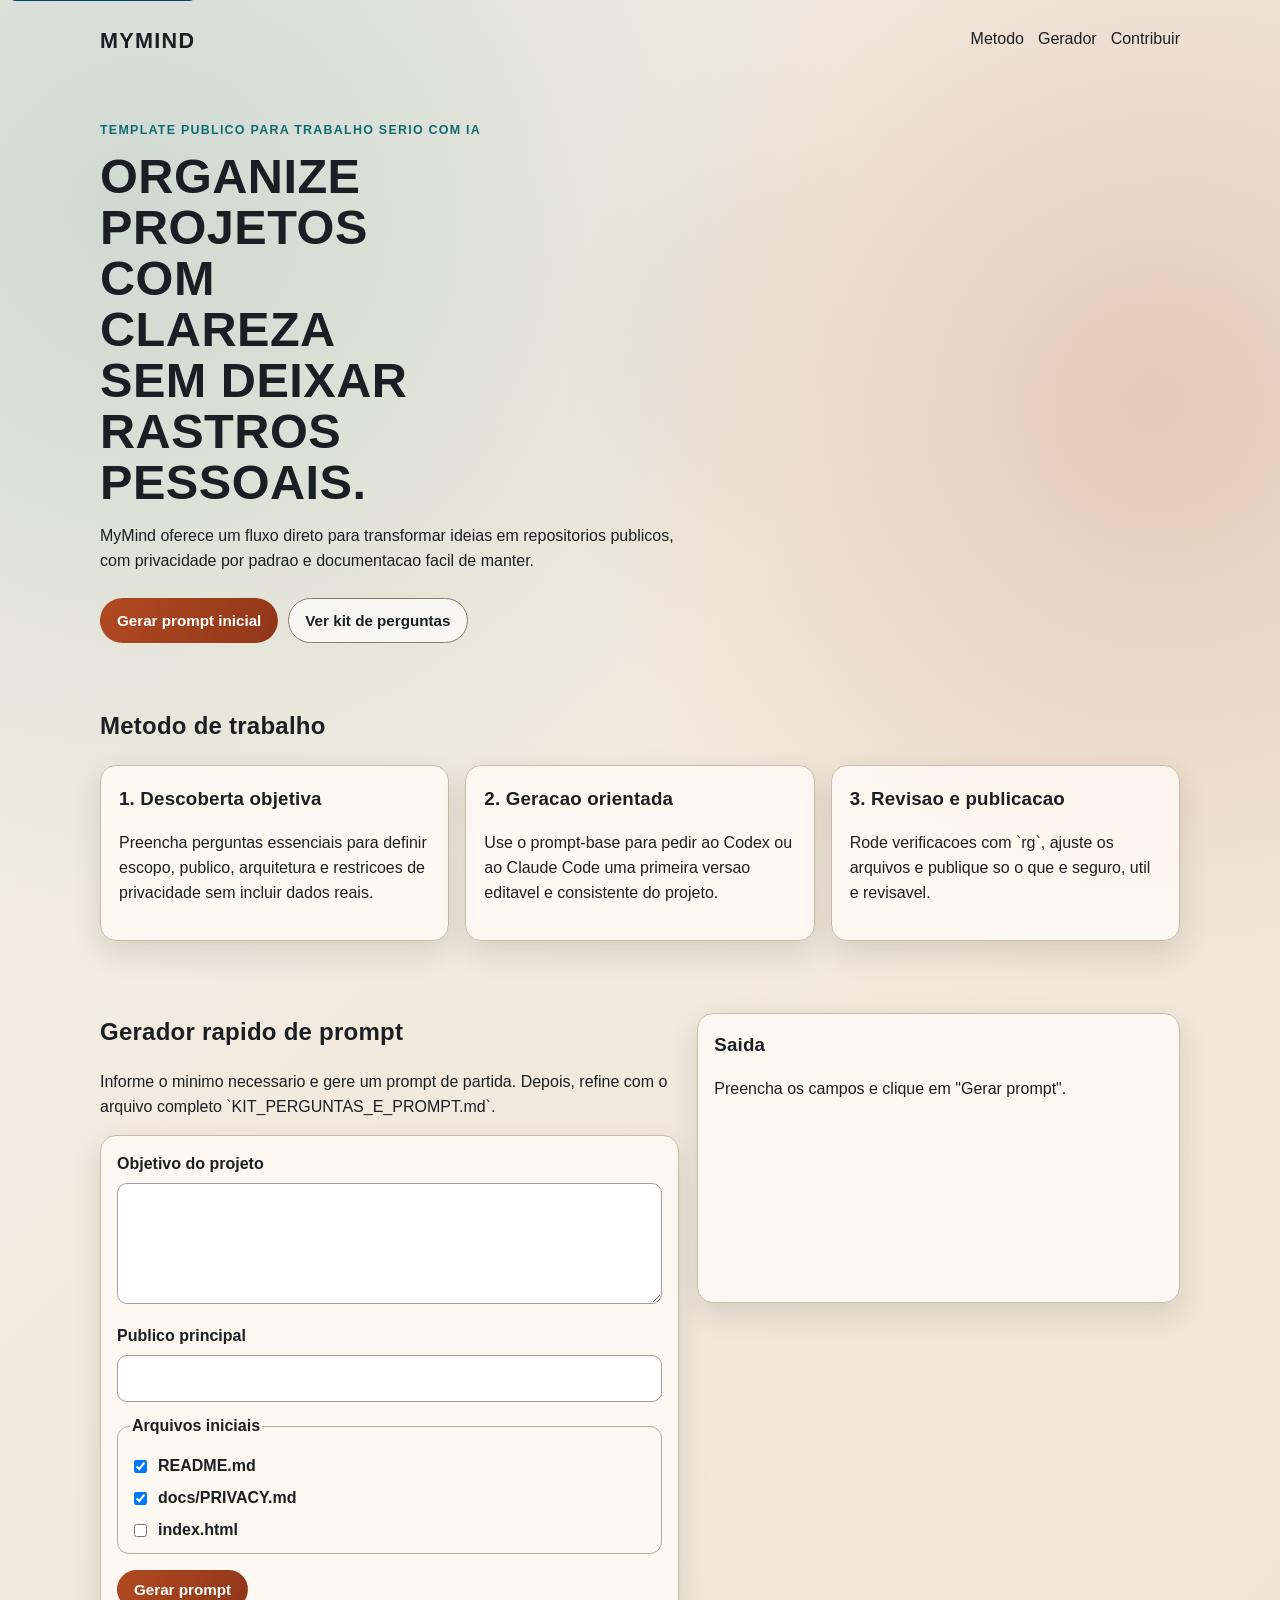
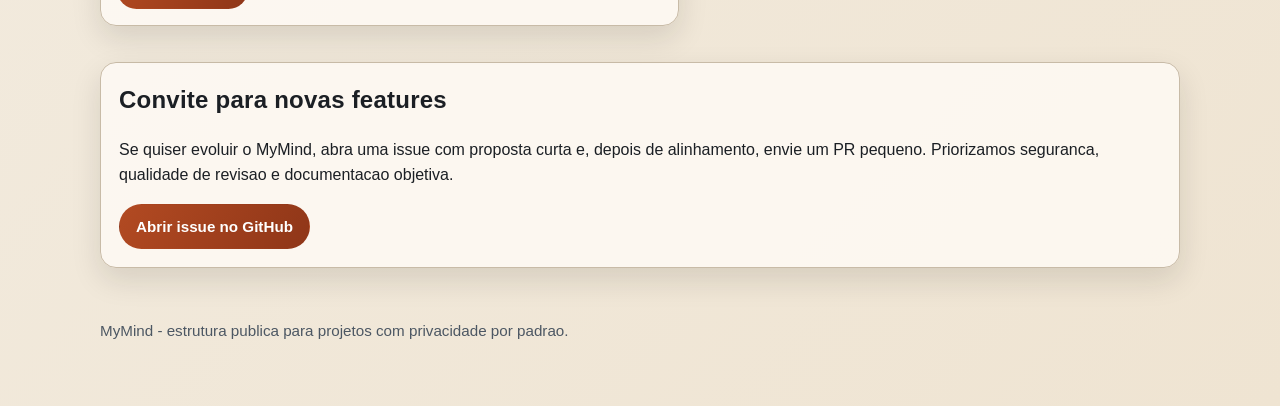
==== index.html @ 7d4aa3fa "feat: add public landing page with accessible prompt generator" ====
<!doctype html>
<html lang="pt-BR">
  <head>
    <meta charset="UTF-8" />
    <meta name="viewport" content="width=device-width, initial-scale=1.0" />
    <title>MyMind | Estruture, sanitize e publique com seguranca</title>
    <meta
      name="description"
      content="Base publica para organizar projetos com IA sem expor dados pessoais."
    />
    <link rel="stylesheet" href="assets/styles.css" />
  </head>
  <body>
    <a class="skip-link" href="#conteudo">Pular para o conteudo</a>

    <header class="site-header">
      <div class="brand">MyMind</div>
      <nav aria-label="Navegacao principal">
        <a href="#metodo">Metodo</a>
        <a href="#gerador">Gerador</a>
        <a href="#contribuir">Contribuir</a>
      </nav>
    </header>

    <main id="conteudo">
      <section class="hero">
        <p class="kicker">Template publico para trabalho serio com IA</p>
        <h1>Organize projetos com clareza sem deixar rastros pessoais.</h1>
        <p>
          MyMind oferece um fluxo direto para transformar ideias em repositorios publicos,
          com privacidade por padrao e documentacao facil de manter.
        </p>
        <div class="hero-actions">
          <a class="btn btn-primary" href="#gerador">Gerar prompt inicial</a>
          <a class="btn btn-ghost" href="KIT_PERGUNTAS_E_PROMPT.md">Ver kit de perguntas</a>
        </div>
      </section>

      <section id="metodo" class="section">
        <h2>Metodo de trabalho</h2>
        <div class="cards">
          <article class="card">
            <h3>1. Descoberta objetiva</h3>
            <p>
              Preencha perguntas essenciais para definir escopo, publico, arquitetura e
              restricoes de privacidade sem incluir dados reais.
            </p>
          </article>
          <article class="card">
            <h3>2. Geracao orientada</h3>
            <p>
              Use o prompt-base para pedir ao Codex ou ao Claude Code uma primeira versao
              editavel e consistente do projeto.
            </p>
          </article>
          <article class="card">
            <h3>3. Revisao e publicacao</h3>
            <p>
              Rode verificacoes com `rg`, ajuste os arquivos e publique so o que e seguro,
              util e revisavel.
            </p>
          </article>
        </div>
      </section>

      <section id="gerador" class="section generator">
        <div>
          <h2>Gerador rapido de prompt</h2>
          <p>
            Informe o minimo necessario e gere um prompt de partida. Depois, refine com o
            arquivo completo `KIT_PERGUNTAS_E_PROMPT.md`.
          </p>
          <form id="prompt-form" novalidate>
            <label for="objetivo">Objetivo do projeto</label>
            <textarea id="objetivo" name="objetivo" rows="4" required></textarea>

            <label for="publico">Publico principal</label>
            <input id="publico" name="publico" type="text" required />

            <fieldset>
              <legend>Arquivos iniciais</legend>
              <label class="inline-option">
                <input type="checkbox" name="arquivos" value="README.md" checked /> README.md
              </label>
              <label class="inline-option">
                <input type="checkbox" name="arquivos" value="docs/PRIVACY.md" checked />
                docs/PRIVACY.md
              </label>
              <label class="inline-option">
                <input type="checkbox" name="arquivos" value="index.html" /> index.html
              </label>
            </fieldset>

            <button type="submit" class="btn btn-primary">Gerar prompt</button>
          </form>
        </div>

        <aside class="output" aria-live="polite" aria-atomic="true">
          <h3>Saida</h3>

          <div data-state="empty" class="state is-visible">
            <p>Preencha os campos e clique em "Gerar prompt".</p>
          </div>

          <div data-state="loading" class="state">
            <div class="skeleton"></div>
            <div class="skeleton short"></div>
            <p>Montando o prompt inicial...</p>
          </div>

          <div data-state="error" class="state">
            <p class="error-text">Preencha objetivo e publico para continuar.</p>
          </div>

          <div data-state="success" class="state">
            <p>Prompt gerado. Copie e ajuste no seu copiloto.</p>
            <pre id="prompt-output"></pre>
            <button id="copy-output" class="btn btn-ghost" type="button">Copiar prompt</button>
          </div>
        </aside>
      </section>

      <section id="contribuir" class="section callout">
        <h2>Convite para novas features</h2>
        <p>
          Se quiser evoluir o MyMind, abra uma issue com proposta curta e, depois de alinhamento,
          envie um PR pequeno. Priorizamos seguranca, qualidade de revisao e documentacao objetiva.
        </p>
        <a class="btn btn-primary" href="https://github.com/henriquescastilho/mymind/issues"
          >Abrir issue no GitHub</a
        >
      </section>
    </main>

    <footer class="site-footer">
      <p>MyMind - estrutura publica para projetos com privacidade por padrao.</p>
    </footer>

    <script src="assets/app.js"></script>
  </body>
</html>
---- assets/styles.css ----
:root {
  --bg-0: #f4efe6;
  --bg-1: #efe4d2;
  --ink: #1b1f24;
  --muted: #4c5763;
  --line: #c8bba7;
  --card: rgba(255, 252, 247, 0.8);
  --accent: #b24a22;
  --accent-2: #0f6c73;
  --focus: #003d7a;
  --radius: 16px;
  --shadow: 0 12px 30px rgba(26, 23, 17, 0.12);
}

* {
  box-sizing: border-box;
}

html,
body {
  margin: 0;
  padding: 0;
}

body {
  color: var(--ink);
  font-family: "Avenir Next", "Segoe UI", "Trebuchet MS", sans-serif;
  line-height: 1.55;
  background:
    radial-gradient(circle at 10% 10%, rgba(15, 108, 115, 0.16), transparent 34%),
    radial-gradient(circle at 90% 20%, rgba(178, 74, 34, 0.2), transparent 30%),
    linear-gradient(135deg, var(--bg-0), var(--bg-1));
  min-height: 100vh;
}

.skip-link {
  position: absolute;
  left: 8px;
  top: -48px;
  padding: 10px 14px;
  background: #fff;
  color: var(--ink);
  border: 2px solid var(--focus);
  border-radius: 8px;
  z-index: 10;
}

.skip-link:focus {
  top: 8px;
}

.site-header,
main,
.site-footer {
  width: min(1080px, calc(100% - 2rem));
  margin: 0 auto;
}

.site-header {
  display: flex;
  align-items: center;
  justify-content: space-between;
  gap: 12px;
  padding: 24px 0 8px;
}

.brand {
  font-family: "Futura", "Avenir Next", sans-serif;
  font-size: 1.35rem;
  letter-spacing: 0.06em;
  text-transform: uppercase;
  font-weight: 700;
}

nav {
  display: flex;
  flex-wrap: wrap;
  gap: 14px;
}

nav a {
  color: var(--ink);
  text-decoration: none;
  padding-bottom: 2px;
  border-bottom: 1px solid transparent;
}

nav a:hover,
nav a:focus-visible {
  border-color: var(--accent);
}

.hero {
  padding: 56px 0 28px;
}

.kicker {
  margin: 0;
  text-transform: uppercase;
  letter-spacing: 0.1em;
  font-weight: 700;
  font-size: 0.78rem;
  color: var(--accent-2);
}

h1,
h2,
h3 {
  font-family: "Futura", "Avenir Next", sans-serif;
  letter-spacing: 0.01em;
  margin-top: 0;
}

h1 {
  margin: 10px 0 16px;
  max-width: 12ch;
  font-size: clamp(2rem, 3.8vw, 4rem);
  line-height: 1.05;
  text-transform: uppercase;
}

.hero p {
  max-width: 65ch;
}

.hero-actions {
  display: flex;
  flex-wrap: wrap;
  gap: 10px;
  margin-top: 24px;
}

.section {
  padding: 36px 0;
}

.cards {
  display: grid;
  grid-template-columns: repeat(3, minmax(0, 1fr));
  gap: 16px;
}

.card,
.output,
.callout,
form {
  background: var(--card);
  border: 1px solid var(--line);
  border-radius: var(--radius);
  box-shadow: var(--shadow);
}

.card {
  padding: 18px;
  animation: rise 520ms ease both;
}

.card:nth-child(2) {
  animation-delay: 120ms;
}

.card:nth-child(3) {
  animation-delay: 220ms;
}

.generator {
  display: grid;
  grid-template-columns: 1.2fr 1fr;
  gap: 18px;
  align-items: start;
}

form {
  margin-top: 14px;
  padding: 16px;
}

label,
legend {
  display: block;
  margin: 0 0 6px;
  font-weight: 600;
}

textarea,
input[type="text"] {
  width: 100%;
  margin-bottom: 12px;
  padding: 10px 11px;
  border-radius: 10px;
  border: 1px solid #9f9f9f;
  background: #fff;
  color: var(--ink);
  font: inherit;
}

fieldset {
  border: 1px solid #b9ac99;
  border-radius: 12px;
  padding: 10px 12px;
  margin: 0 0 16px;
}

.inline-option {
  display: flex;
  align-items: center;
  gap: 8px;
  margin-bottom: 7px;
}

.inline-option:last-child {
  margin-bottom: 0;
}

.btn {
  display: inline-flex;
  align-items: center;
  justify-content: center;
  border-radius: 999px;
  padding: 10px 16px;
  font-weight: 700;
  font-size: 0.95rem;
  text-decoration: none;
  border: 1px solid transparent;
  cursor: pointer;
}

.btn-primary {
  color: #fff;
  background: linear-gradient(120deg, var(--accent), #8f3618);
}

.btn-primary:hover {
  filter: brightness(1.04);
}

.btn-ghost {
  color: var(--ink);
  border-color: #8b7d6b;
  background: rgba(255, 255, 255, 0.68);
}

.output {
  padding: 16px;
  min-height: 290px;
}

.state {
  display: none;
}

.state.is-visible {
  display: block;
}

.error-text {
  color: #7f1111;
  font-weight: 700;
}

pre {
  white-space: pre-wrap;
  word-break: break-word;
  background: #1d2025;
  color: #eef4fa;
  border-radius: 12px;
  padding: 12px;
  max-height: 300px;
  overflow: auto;
}

.skeleton {
  width: 100%;
  height: 16px;
  border-radius: 999px;
  margin-bottom: 9px;
  background: linear-gradient(90deg, #e5dccc, #f6efe1, #e5dccc);
  background-size: 200% 100%;
  animation: shimmer 1.1s linear infinite;
}

.skeleton.short {
  width: 78%;
}

.callout {
  padding: 18px;
}

.site-footer {
  padding: 36px 0 48px;
  color: var(--muted);
  font-size: 0.95rem;
}

@keyframes rise {
  from {
    opacity: 0;
    transform: translateY(8px);
  }
  to {
    opacity: 1;
    transform: translateY(0);
  }
}

@keyframes shimmer {
  from {
    background-position: 0% 0%;
  }
  to {
    background-position: -200% 0%;
  }
}

@media (max-width: 920px) {
  .cards {
    grid-template-columns: 1fr;
  }

  .generator {
    grid-template-columns: 1fr;
  }

  h1 {
    max-width: 20ch;
  }
}

@media (prefers-reduced-motion: reduce) {
  *,
  *::before,
  *::after {
    animation-duration: 1ms !important;
    animation-iteration-count: 1 !important;
    transition-duration: 1ms !important;
    scroll-behavior: auto !important;
  }
}

:focus-visible {
  outline: 3px solid var(--focus);
  outline-offset: 2px;
}
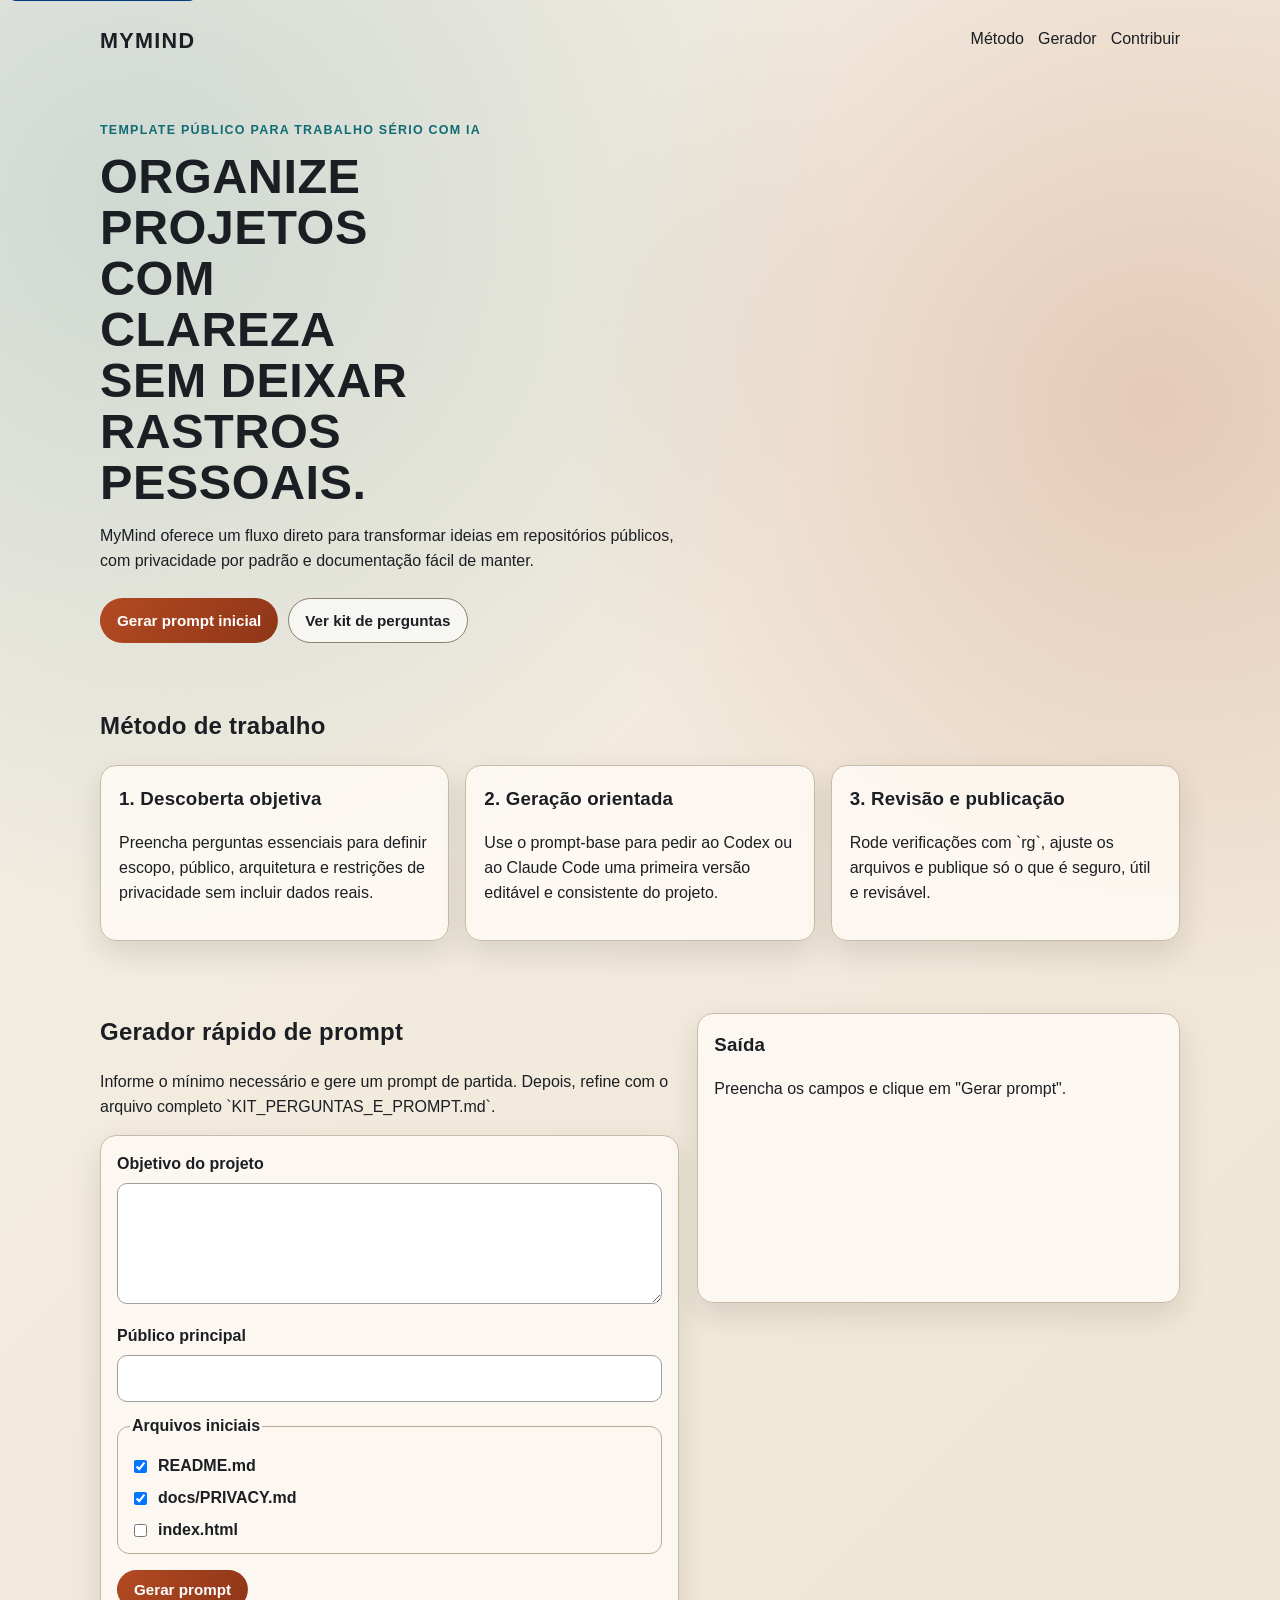
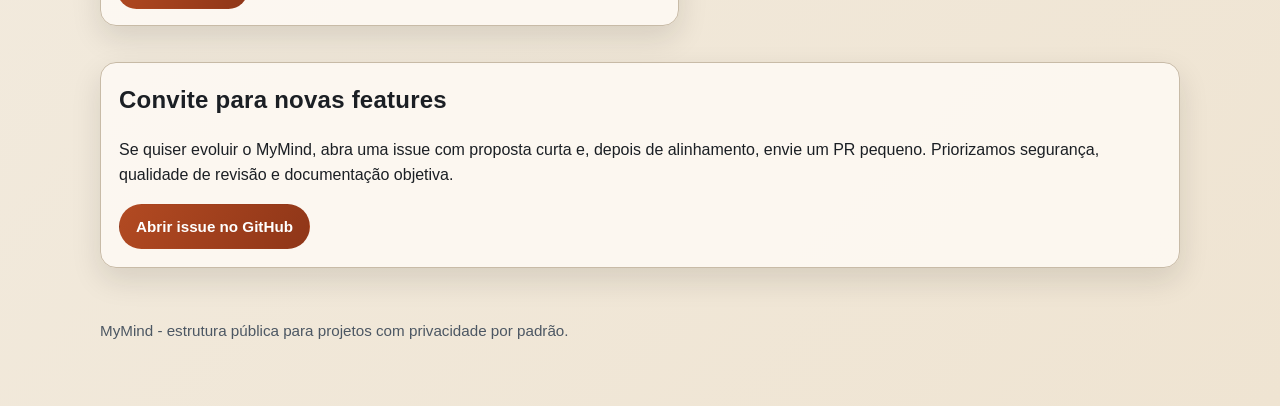
==== commit 86a0dc7d: "fix: improve portuguese accents in landing page and prompt output" ====
--- a/index.html
+++ b/index.html
@@ -3,20 +3,20 @@
   <head>
     <meta charset="UTF-8" />
     <meta name="viewport" content="width=device-width, initial-scale=1.0" />
-    <title>MyMind | Estruture, sanitize e publique com seguranca</title>
+    <title>MyMind | Estruture, sanitize e publique com segurança</title>
     <meta
       name="description"
-      content="Base publica para organizar projetos com IA sem expor dados pessoais."
+      content="Base pública para organizar projetos com IA sem expor dados pessoais."
     />
     <link rel="stylesheet" href="assets/styles.css" />
   </head>
   <body>
-    <a class="skip-link" href="#conteudo">Pular para o conteudo</a>
+    <a class="skip-link" href="#conteudo">Pular para o conteúdo</a>
 
     <header class="site-header">
       <div class="brand">MyMind</div>
-      <nav aria-label="Navegacao principal">
-        <a href="#metodo">Metodo</a>
+      <nav aria-label="Navegação principal">
+        <a href="#metodo">Método</a>
         <a href="#gerador">Gerador</a>
         <a href="#contribuir">Contribuir</a>
       </nav>
@@ -24,11 +24,11 @@
 
     <main id="conteudo">
       <section class="hero">
-        <p class="kicker">Template publico para trabalho serio com IA</p>
+        <p class="kicker">Template público para trabalho sério com IA</p>
         <h1>Organize projetos com clareza sem deixar rastros pessoais.</h1>
         <p>
-          MyMind oferece um fluxo direto para transformar ideias em repositorios publicos,
-          com privacidade por padrao e documentacao facil de manter.
+          MyMind oferece um fluxo direto para transformar ideias em repositórios públicos,
+          com privacidade por padrão e documentação fácil de manter.
         </p>
         <div class="hero-actions">
           <a class="btn btn-primary" href="#gerador">Gerar prompt inicial</a>
@@ -37,27 +37,27 @@
       </section>
 
       <section id="metodo" class="section">
-        <h2>Metodo de trabalho</h2>
+        <h2>Método de trabalho</h2>
         <div class="cards">
           <article class="card">
             <h3>1. Descoberta objetiva</h3>
             <p>
-              Preencha perguntas essenciais para definir escopo, publico, arquitetura e
-              restricoes de privacidade sem incluir dados reais.
+              Preencha perguntas essenciais para definir escopo, público, arquitetura e
+              restrições de privacidade sem incluir dados reais.
             </p>
           </article>
           <article class="card">
-            <h3>2. Geracao orientada</h3>
+            <h3>2. Geração orientada</h3>
             <p>
-              Use o prompt-base para pedir ao Codex ou ao Claude Code uma primeira versao
-              editavel e consistente do projeto.
+              Use o prompt-base para pedir ao Codex ou ao Claude Code uma primeira versão
+              editável e consistente do projeto.
             </p>
           </article>
           <article class="card">
-            <h3>3. Revisao e publicacao</h3>
+            <h3>3. Revisão e publicação</h3>
             <p>
-              Rode verificacoes com `rg`, ajuste os arquivos e publique so o que e seguro,
-              util e revisavel.
+              Rode verificações com `rg`, ajuste os arquivos e publique só o que é seguro,
+              útil e revisável.
             </p>
           </article>
         </div>
@@ -65,16 +65,16 @@
 
       <section id="gerador" class="section generator">
         <div>
-          <h2>Gerador rapido de prompt</h2>
+          <h2>Gerador rápido de prompt</h2>
           <p>
-            Informe o minimo necessario e gere um prompt de partida. Depois, refine com o
+            Informe o mínimo necessário e gere um prompt de partida. Depois, refine com o
             arquivo completo `KIT_PERGUNTAS_E_PROMPT.md`.
           </p>
           <form id="prompt-form" novalidate>
             <label for="objetivo">Objetivo do projeto</label>
             <textarea id="objetivo" name="objetivo" rows="4" required></textarea>
 
-            <label for="publico">Publico principal</label>
+            <label for="publico">Público principal</label>
             <input id="publico" name="publico" type="text" required />
 
             <fieldset>
@@ -96,7 +96,7 @@
         </div>
 
         <aside class="output" aria-live="polite" aria-atomic="true">
-          <h3>Saida</h3>
+          <h3>Saída</h3>
 
           <div data-state="empty" class="state is-visible">
             <p>Preencha os campos e clique em "Gerar prompt".</p>
@@ -109,7 +109,7 @@
           </div>
 
           <div data-state="error" class="state">
-            <p class="error-text">Preencha objetivo e publico para continuar.</p>
+            <p class="error-text">Preencha objetivo e público para continuar.</p>
           </div>
 
           <div data-state="success" class="state">
@@ -124,7 +124,7 @@
         <h2>Convite para novas features</h2>
         <p>
           Se quiser evoluir o MyMind, abra uma issue com proposta curta e, depois de alinhamento,
-          envie um PR pequeno. Priorizamos seguranca, qualidade de revisao e documentacao objetiva.
+          envie um PR pequeno. Priorizamos segurança, qualidade de revisão e documentação objetiva.
         </p>
         <a class="btn btn-primary" href="https://github.com/henriquescastilho/mymind/issues"
           >Abrir issue no GitHub</a
@@ -133,7 +133,7 @@
     </main>
 
     <footer class="site-footer">
-      <p>MyMind - estrutura publica para projetos com privacidade por padrao.</p>
+      <p>MyMind - estrutura pública para projetos com privacidade por padrão.</p>
     </footer>
 
     <script src="assets/app.js"></script>
